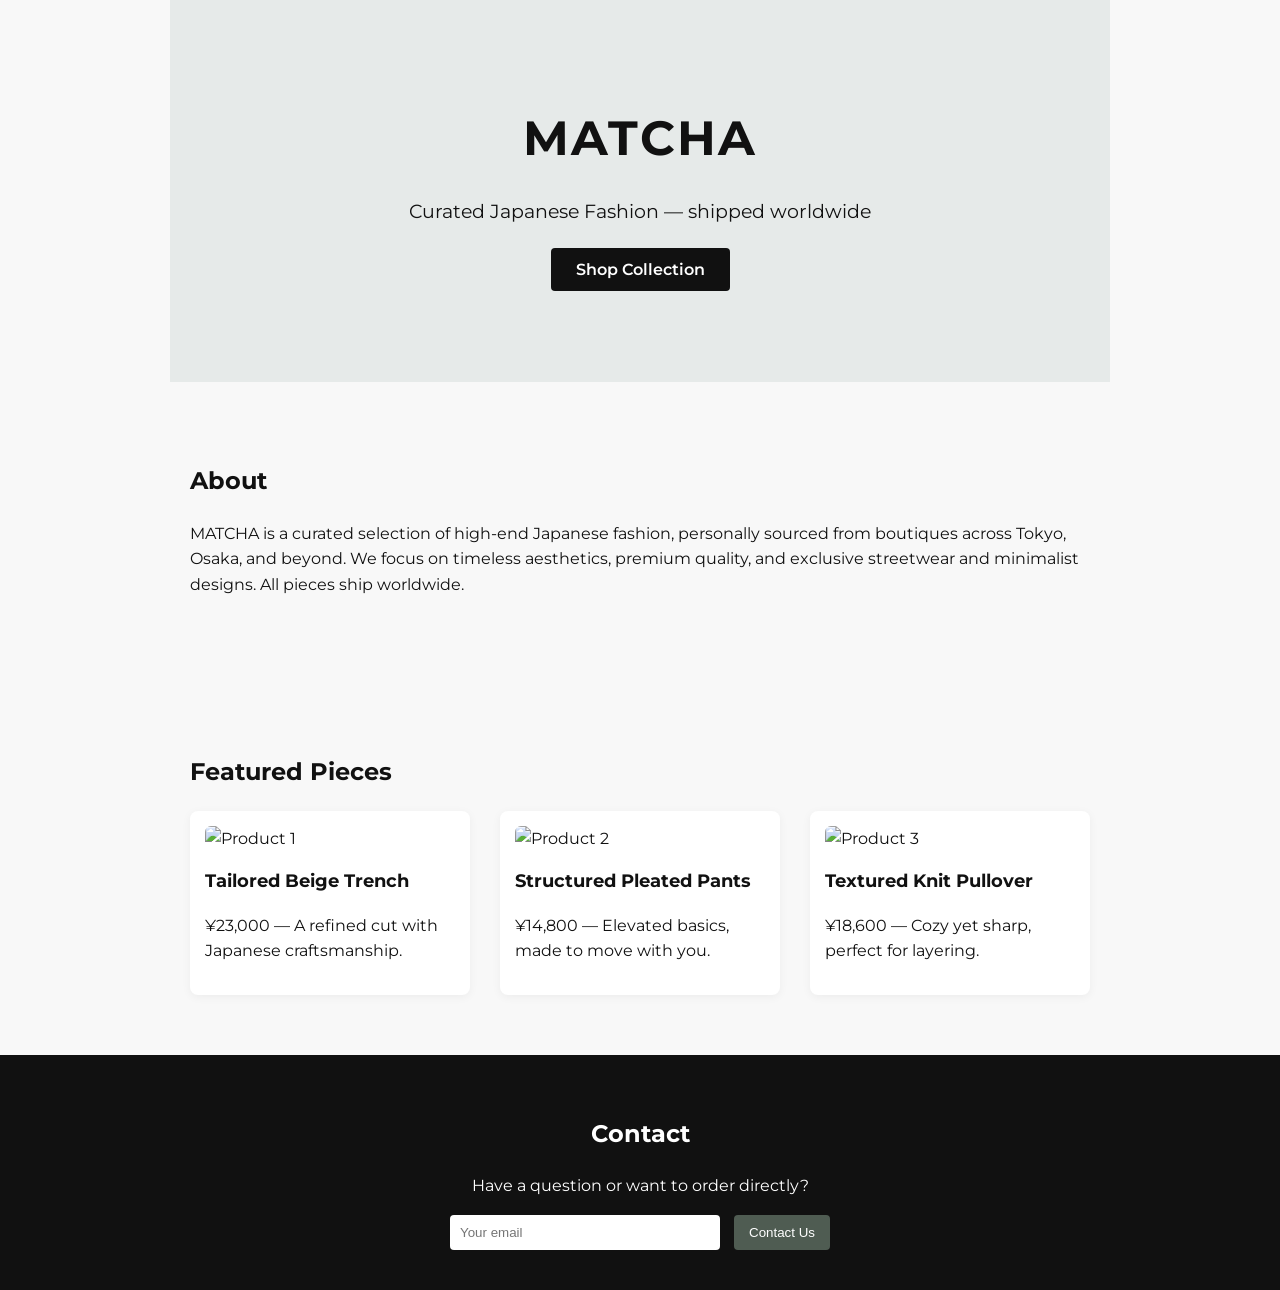
==== index.html @ 6b7d18b7 "Create index.html" ====
<!DOCTYPE html>
<html lang="en">
<head>
  <meta charset="UTF-8" />
  <meta name="viewport" content="width=device-width, initial-scale=1.0" />
  <title>MATCHA — Japanese Fashion</title>
  <link href="https://fonts.googleapis.com/css2?family=Montserrat:wght@400;600&display=swap" rel="stylesheet">
  <style>
    body {
      margin: 0;
      font-family: 'Montserrat', sans-serif;
      background-color: #f8f8f8;
      color: #111;
      line-height: 1.6;
    }
    header, section {
      padding: 60px 20px;
      max-width: 900px;
      margin: auto;
    }
    .hero {
      background: #e6eae9;
      text-align: center;
      padding: 100px 20px;
    }
    .hero h1 {
      font-size: 3em;
      margin: 0 0 10px;
      letter-spacing: 2px;
    }
    .hero p {
      font-size: 1.2em;
      margin-bottom: 30px;
    }
    .button {
      background: #111;
      color: white;
      padding: 12px 25px;
      text-decoration: none;
      font-weight: 600;
      border-radius: 4px;
    }
    .products {
      display: grid;
      grid-template-columns: repeat(auto-fit, minmax(250px, 1fr));
      gap: 30px;
    }
    .product {
      background: white;
      padding: 15px;
      border-radius: 8px;
      box-shadow: 0 2px 10px rgba(0,0,0,0.05);
    }
    .product img {
      width: 100%;
      border-radius: 6px;
    }
    .product h3 {
      margin-top: 15px;
      font-size: 1.1em;
    }
    footer {
      background: #111;
      color: white;
      padding: 40px 20px;
      text-align: center;
    }
    input[type="email"] {
      padding: 10px;
      border: none;
      border-radius: 4px;
      width: 250px;
    }
    button {
      padding: 10px 15px;
      background: #4f5c52;
      color: white;
      border: none;
      border-radius: 4px;
      margin-left: 10px;
    }
  </style>
</head>
<body>
  <header class="hero">
    <h1>MATCHA</h1>
    <p>Curated Japanese Fashion — shipped worldwide</p>
    <a class="button" href="#products">Shop Collection</a>
  </header>

  <section id="about">
    <h2>About</h2>
    <p>MATCHA is a curated selection of high-end Japanese fashion, personally sourced from boutiques across Tokyo, Osaka, and beyond. We focus on timeless aesthetics, premium quality, and exclusive streetwear and minimalist designs. All pieces ship worldwide.</p>
  </section>

  <section id="products">
    <h2>Featured Pieces</h2>
    <div class="products">
      <div class="product">
        <img src="https://cdn.shopify.com/s/files/1/0576/7663/4113/products/3_e0fd2c20-e7a8-4372-bada-8de2f1793969_600x.jpg?v=1689022635" alt="Product 1">
        <h3>Tailored Beige Trench</h3>
        <p>¥23,000 — A refined cut with Japanese craftsmanship.</p>
      </div>
      <div class="product">
        <img src="https://cdn.shopify.com/s/files/1/0594/7405/2316/products/menswear-structured-pleated-pants-japan.jpg?v=1664119030" alt="Product 2">
        <h3>Structured Pleated Pants</h3>
        <p>¥14,800 — Elevated basics, made to move with you.</p>
      </div>
      <div class="product">
        <img src="https://cdn.shopify.com/s/files/1/0057/8938/4802/products/aw23-visvim-stussy-knitwear.jpg?v=1703182155" alt="Product 3">
        <h3>Textured Knit Pullover</h3>
        <p>¥18,600 — Cozy yet sharp, perfect for layering.</p>
      </div>
    </div>
  </section>

  <footer>
    <h2>Contact</h2>
    <p>Have a question or want to order directly?</p>
    <form action="mailto:your@email.com" method="post" enctype="text/plain">
      <input type="email" name="email" placeholder="Your email">
      <button type="submit">Contact Us</button>
    </form>
  </footer>
</body>
</html>
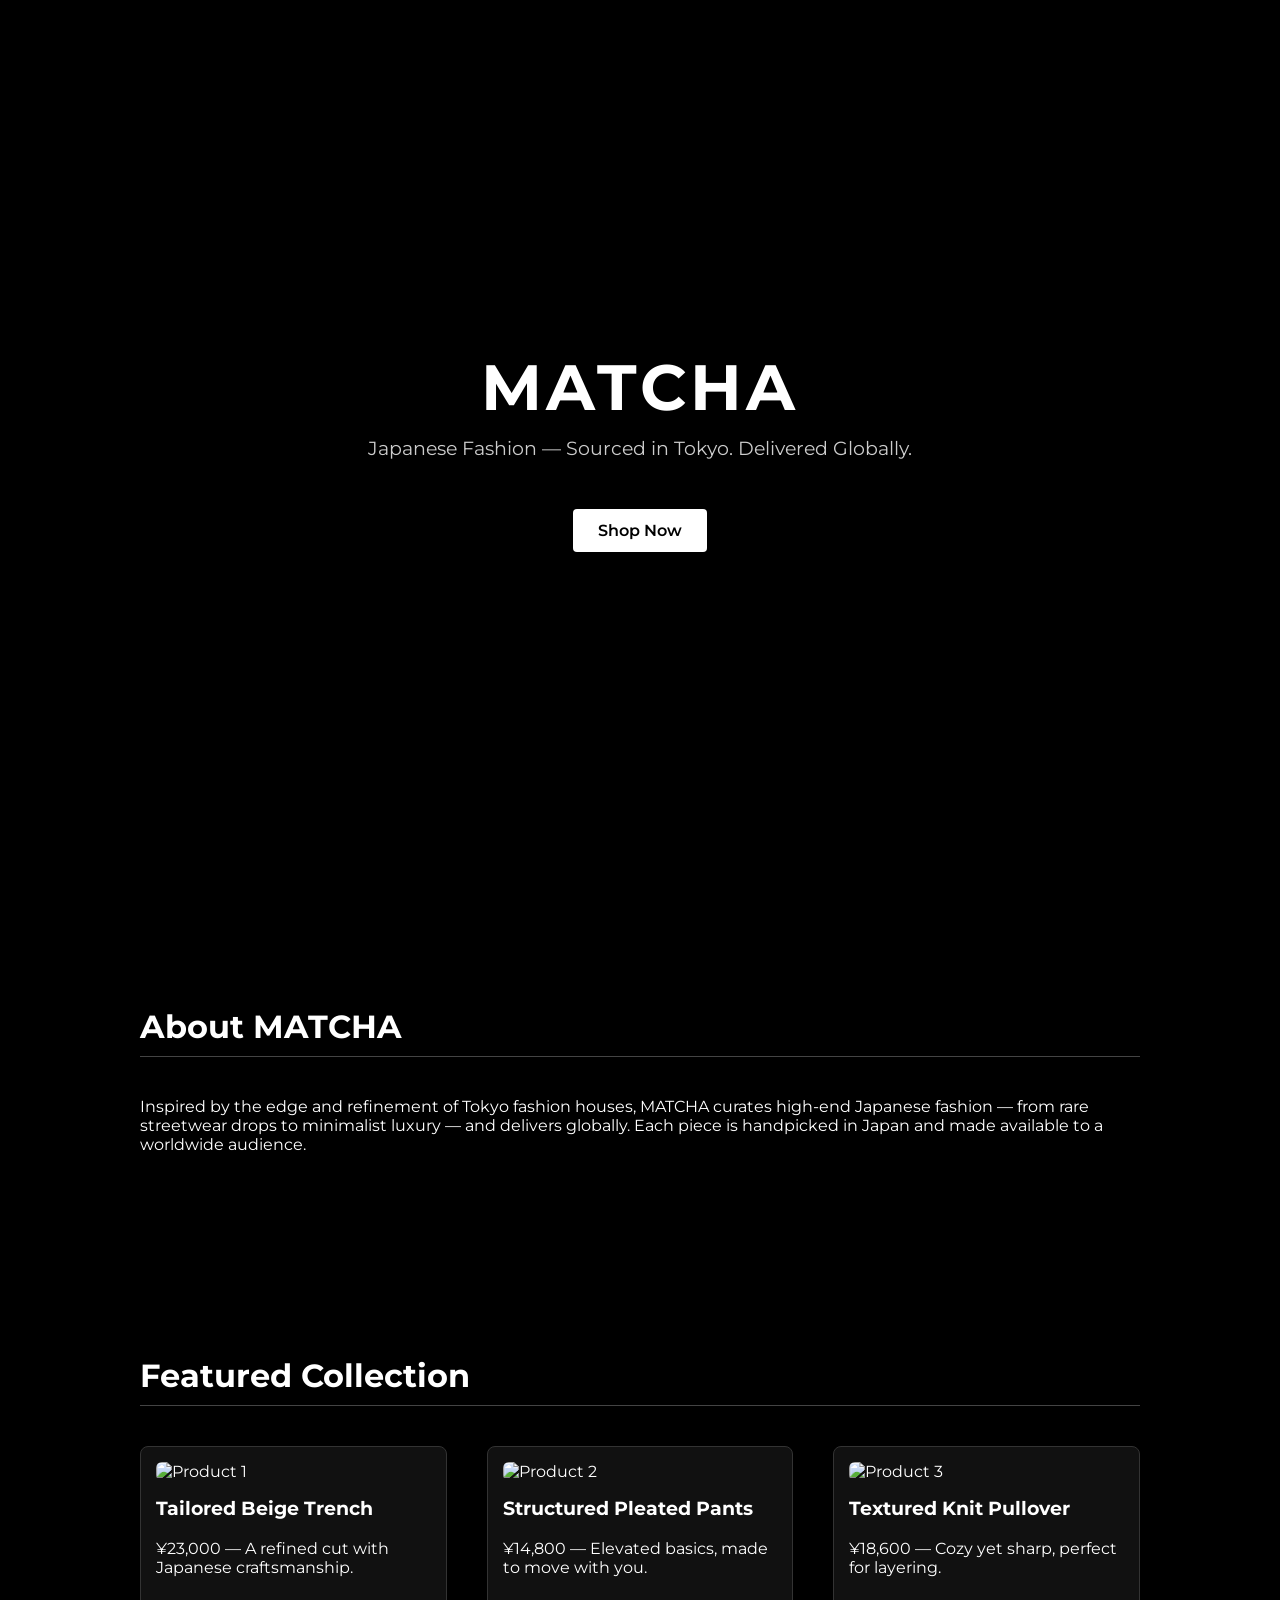
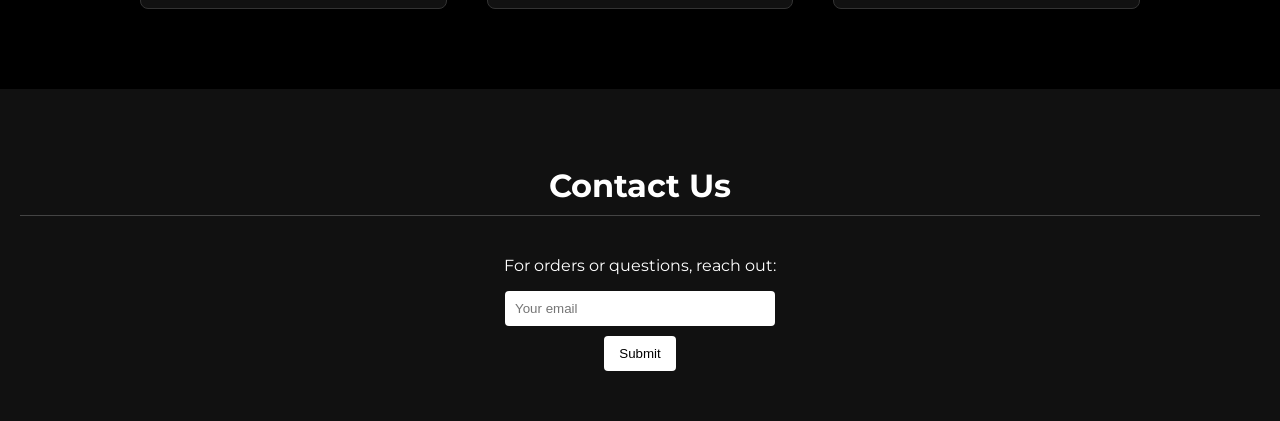
==== commit b4b37967: "Update index.html" ====
--- a/index.html
+++ b/index.html
@@ -9,92 +9,102 @@
     body {
       margin: 0;
       font-family: 'Montserrat', sans-serif;
-      background-color: #f8f8f8;
-      color: #111;
-      line-height: 1.6;
+      background-color: #000;
+      color: #fff;
     }
-    header, section {
-      padding: 60px 20px;
-      max-width: 900px;
-      margin: auto;
+    header {
+      height: 100vh;
+      background: url('https://www.mastermindtokyo.com/wp-content/themes/mastermindtokyo/img/kv.jpg') center/cover no-repeat;
+      display: flex;
+      flex-direction: column;
+      justify-content: center;
+      align-items: center;
+      text-align: center;
     }
-    .hero {
-      background: #e6eae9;
-      text-align: center;
-      padding: 100px 20px;
+    header h1 {
+      font-size: 4em;
+      letter-spacing: 4px;
+      margin: 0;
     }
-    .hero h1 {
-      font-size: 3em;
-      margin: 0 0 10px;
-      letter-spacing: 2px;
-    }
-    .hero p {
+    header p {
+      margin-top: 10px;
       font-size: 1.2em;
-      margin-bottom: 30px;
+      color: #ccc;
     }
     .button {
-      background: #111;
-      color: white;
+      background: #fff;
+      color: #000;
       padding: 12px 25px;
       text-decoration: none;
       font-weight: 600;
       border-radius: 4px;
+      margin-top: 30px;
+    }
+    section {
+      padding: 80px 20px;
+      max-width: 1000px;
+      margin: auto;
+    }
+    h2 {
+      font-size: 2em;
+      border-bottom: 1px solid #444;
+      padding-bottom: 10px;
+      margin-bottom: 40px;
     }
     .products {
       display: grid;
-      grid-template-columns: repeat(auto-fit, minmax(250px, 1fr));
-      gap: 30px;
+      grid-template-columns: repeat(auto-fit, minmax(280px, 1fr));
+      gap: 40px;
     }
     .product {
-      background: white;
+      background: #111;
+      border: 1px solid #333;
       padding: 15px;
       border-radius: 8px;
-      box-shadow: 0 2px 10px rgba(0,0,0,0.05);
     }
     .product img {
       width: 100%;
       border-radius: 6px;
     }
     .product h3 {
+      font-size: 1.2em;
       margin-top: 15px;
-      font-size: 1.1em;
     }
     footer {
       background: #111;
-      color: white;
-      padding: 40px 20px;
       text-align: center;
+      padding: 50px 20px;
     }
     input[type="email"] {
       padding: 10px;
       border: none;
       border-radius: 4px;
       width: 250px;
+      margin-bottom: 10px;
     }
     button {
       padding: 10px 15px;
-      background: #4f5c52;
-      color: white;
+      background: #fff;
+      color: #000;
       border: none;
       border-radius: 4px;
-      margin-left: 10px;
     }
   </style>
 </head>
 <body>
-  <header class="hero">
+  <header>
     <h1>MATCHA</h1>
-    <p>Curated Japanese Fashion — shipped worldwide</p>
-    <a class="button" href="#products">Shop Collection</a>
+    <p>Japanese Fashion — Sourced in Tokyo. Delivered Globally.</p>
+    <a class="button" href="#products">Shop Now</a>
   </header>
 
   <section id="about">
-    <h2>About</h2>
-    <p>MATCHA is a curated selection of high-end Japanese fashion, personally sourced from boutiques across Tokyo, Osaka, and beyond. We focus on timeless aesthetics, premium quality, and exclusive streetwear and minimalist designs. All pieces ship worldwide.</p>
+    <h2>About MATCHA</h2>
+    <p>Inspired by the edge and refinement of Tokyo fashion houses, MATCHA curates high-end Japanese fashion — from rare streetwear drops to minimalist luxury — and delivers globally. Each piece is handpicked in Japan and made available to a worldwide audience.</p>
   </section>
 
   <section id="products">
-    <h2>Featured Pieces</h2>
+    <h2>Featured Collection</h2>
     <div class="products">
       <div class="product">
         <img src="https://cdn.shopify.com/s/files/1/0576/7663/4113/products/3_e0fd2c20-e7a8-4372-bada-8de2f1793969_600x.jpg?v=1689022635" alt="Product 1">
@@ -115,11 +125,12 @@
   </section>
 
   <footer>
-    <h2>Contact</h2>
-    <p>Have a question or want to order directly?</p>
+    <h2>Contact Us</h2>
+    <p>For orders or questions, reach out:</p>
     <form action="mailto:your@email.com" method="post" enctype="text/plain">
       <input type="email" name="email" placeholder="Your email">
-      <button type="submit">Contact Us</button>
+      <br>
+      <button type="submit">Submit</button>
     </form>
   </footer>
 </body>
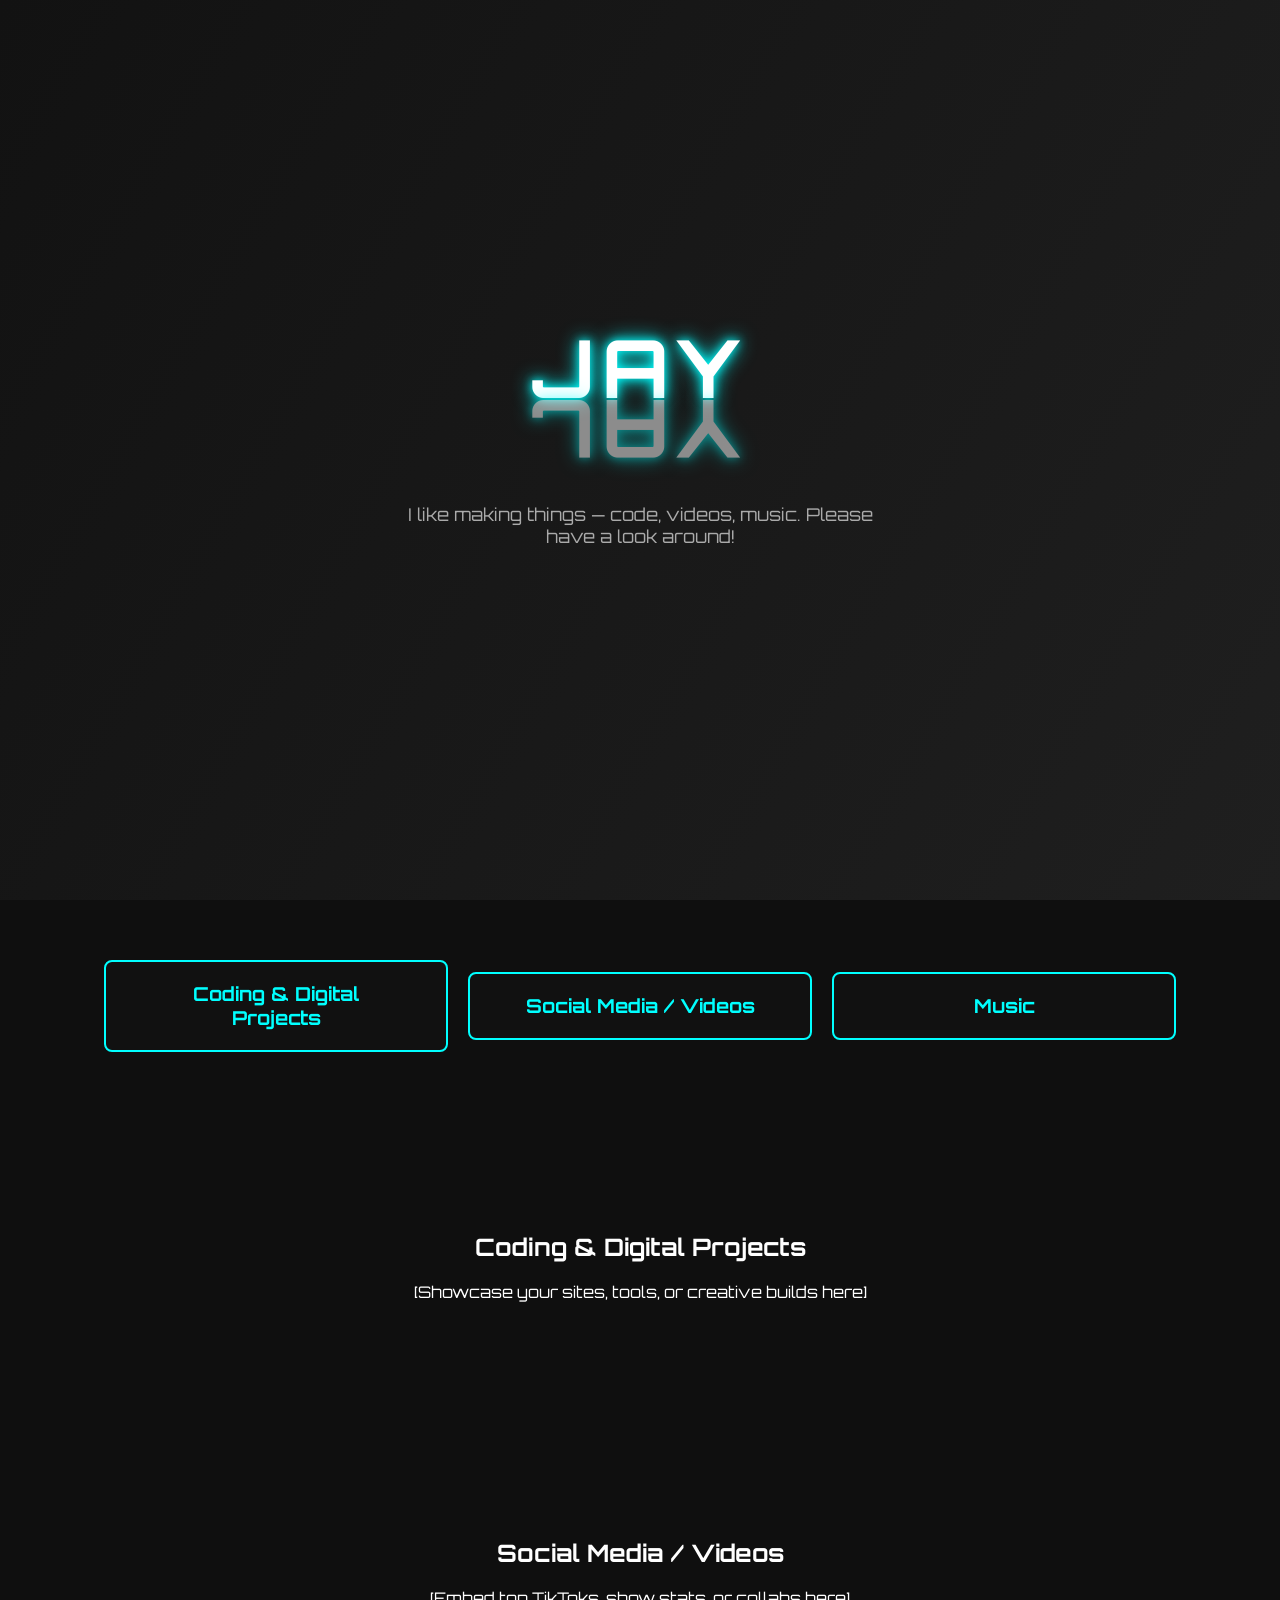
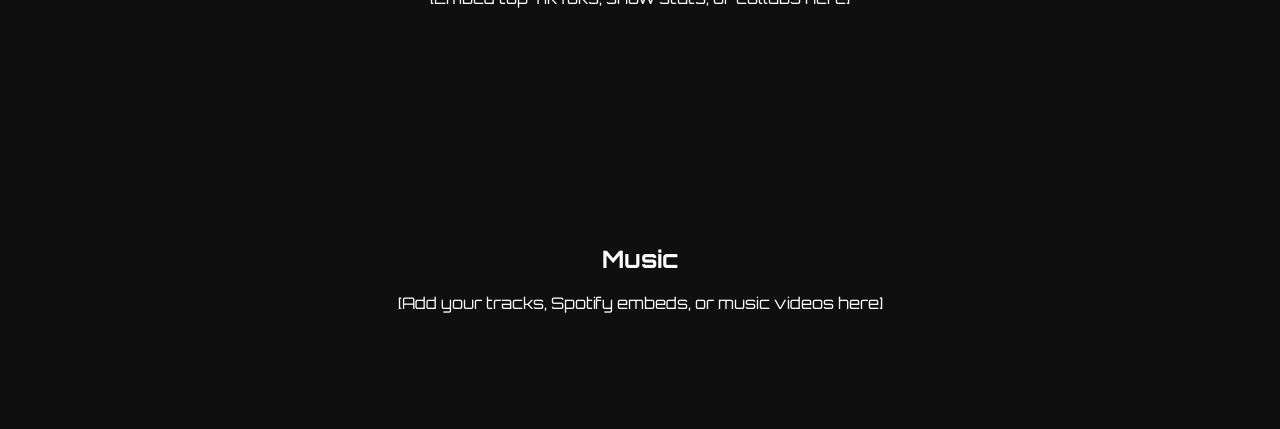
==== commit eab732bc: "Update index.html" ====
--- a/index.html
+++ b/index.html
@@ -3,135 +3,113 @@
 <head>
   <meta charset="UTF-8" />
   <meta name="viewport" content="width=device-width, initial-scale=1.0" />
-  <title>MATCHA — Japanese Fashion</title>
-  <link href="https://fonts.googleapis.com/css2?family=Montserrat:wght@400;600&display=swap" rel="stylesheet">
+  <title>Jay (Jiyay) — Portfolio</title>
+  <link href="https://fonts.googleapis.com/css2?family=Orbitron:wght@400;700&display=swap" rel="stylesheet">
   <style>
     body {
       margin: 0;
-      font-family: 'Montserrat', sans-serif;
-      background-color: #000;
+      font-family: 'Orbitron', sans-serif;
+      background: #0f0f0f;
       color: #fff;
+      overflow-x: hidden;
     }
     header {
       height: 100vh;
-      background: url('https://www.mastermindtokyo.com/wp-content/themes/mastermindtokyo/img/kv.jpg') center/cover no-repeat;
       display: flex;
       flex-direction: column;
       justify-content: center;
       align-items: center;
       text-align: center;
+      background: linear-gradient(120deg, #121212, #1f1f1f);
+      position: relative;
     }
-    header h1 {
-      font-size: 4em;
-      letter-spacing: 4px;
-      margin: 0;
+    .name-stack {
+      font-size: 5em;
+      font-weight: 700;
+      line-height: 0.8;
+      letter-spacing: 8px;
+    }
+    .name-stack .top {
+      transform: scaleY(1);
+    }
+    .name-stack .bottom {
+      transform: scaleY(-1);
+      opacity: 0.5;
+    }
+    .glow {
+      text-shadow: 0 0 10px #0ff, 0 0 20px #0ff;
+      animation: pulse 2s infinite ease-in-out;
+    }
+    @keyframes pulse {
+      0%, 100% { text-shadow: 0 0 10px #0ff, 0 0 20px #0ff; }
+      50% { text-shadow: 0 0 15px #0ff, 0 0 30px #0ff; }
     }
     header p {
-      margin-top: 10px;
+      font-size: 1.1em;
+      color: #aaa;
+      margin-top: 40px;
+      max-width: 500px;
+    }
+    .section-select {
+      display: flex;
+      flex-direction: column;
+      align-items: center;
+      gap: 20px;
+      margin: 60px 20px;
+    }
+    .section-link {
+      text-decoration: none;
+      background: #111;
+      color: #0ff;
+      padding: 20px 40px;
+      border-radius: 8px;
       font-size: 1.2em;
-      color: #ccc;
+      font-weight: bold;
+      width: 260px;
+      text-align: center;
+      border: 2px solid #0ff;
+      transition: background 0.3s, color 0.3s;
     }
-    .button {
-      background: #fff;
+    .section-link:hover {
+      background: #0ff;
       color: #000;
-      padding: 12px 25px;
-      text-decoration: none;
-      font-weight: 600;
-      border-radius: 4px;
-      margin-top: 30px;
     }
-    section {
-      padding: 80px 20px;
-      max-width: 1000px;
-      margin: auto;
-    }
-    h2 {
-      font-size: 2em;
-      border-bottom: 1px solid #444;
-      padding-bottom: 10px;
-      margin-bottom: 40px;
-    }
-    .products {
-      display: grid;
-      grid-template-columns: repeat(auto-fit, minmax(280px, 1fr));
-      gap: 40px;
-    }
-    .product {
-      background: #111;
-      border: 1px solid #333;
-      padding: 15px;
-      border-radius: 8px;
-    }
-    .product img {
-      width: 100%;
-      border-radius: 6px;
-    }
-    .product h3 {
-      font-size: 1.2em;
-      margin-top: 15px;
-    }
-    footer {
-      background: #111;
-      text-align: center;
-      padding: 50px 20px;
-    }
-    input[type="email"] {
-      padding: 10px;
-      border: none;
-      border-radius: 4px;
-      width: 250px;
-      margin-bottom: 10px;
-    }
-    button {
-      padding: 10px 15px;
-      background: #fff;
-      color: #000;
-      border: none;
-      border-radius: 4px;
+    @media (min-width: 600px) {
+      .section-select {
+        flex-direction: row;
+        justify-content: center;
+      }
     }
   </style>
 </head>
 <body>
   <header>
-    <h1>MATCHA</h1>
-    <p>Japanese Fashion — Sourced in Tokyo. Delivered Globally.</p>
-    <a class="button" href="#products">Shop Now</a>
+    <div class="name-stack">
+      <div class="top glow">JAY</div>
+      <div class="bottom glow">JAY</div>
+    </div>
+    <p>I like making things — code, videos, music. Please have a look around!</p>
   </header>
 
-  <section id="about">
-    <h2>About MATCHA</h2>
-    <p>Inspired by the edge and refinement of Tokyo fashion houses, MATCHA curates high-end Japanese fashion — from rare streetwear drops to minimalist luxury — and delivers globally. Each piece is handpicked in Japan and made available to a worldwide audience.</p>
+  <section class="section-select">
+    <a class="section-link" href="#coding">Coding & Digital Projects</a>
+    <a class="section-link" href="#social">Social Media / Videos</a>
+    <a class="section-link" href="#music">Music</a>
   </section>
 
-  <section id="products">
-    <h2>Featured Collection</h2>
-    <div class="products">
-      <div class="product">
-        <img src="https://cdn.shopify.com/s/files/1/0576/7663/4113/products/3_e0fd2c20-e7a8-4372-bada-8de2f1793969_600x.jpg?v=1689022635" alt="Product 1">
-        <h3>Tailored Beige Trench</h3>
-        <p>¥23,000 — A refined cut with Japanese craftsmanship.</p>
-      </div>
-      <div class="product">
-        <img src="https://cdn.shopify.com/s/files/1/0594/7405/2316/products/menswear-structured-pleated-pants-japan.jpg?v=1664119030" alt="Product 2">
-        <h3>Structured Pleated Pants</h3>
-        <p>¥14,800 — Elevated basics, made to move with you.</p>
-      </div>
-      <div class="product">
-        <img src="https://cdn.shopify.com/s/files/1/0057/8938/4802/products/aw23-visvim-stussy-knitwear.jpg?v=1703182155" alt="Product 3">
-        <h3>Textured Knit Pullover</h3>
-        <p>¥18,600 — Cozy yet sharp, perfect for layering.</p>
-      </div>
-    </div>
+  <section id="coding" style="padding: 100px 20px; text-align: center;">
+    <h2>Coding & Digital Projects</h2>
+    <p>[Showcase your sites, tools, or creative builds here]</p>
   </section>
 
-  <footer>
-    <h2>Contact Us</h2>
-    <p>For orders or questions, reach out:</p>
-    <form action="mailto:your@email.com" method="post" enctype="text/plain">
-      <input type="email" name="email" placeholder="Your email">
-      <br>
-      <button type="submit">Submit</button>
-    </form>
-  </footer>
+  <section id="social" style="padding: 100px 20px; text-align: center;">
+    <h2>Social Media / Videos</h2>
+    <p>[Embed top TikToks, show stats, or collabs here]</p>
+  </section>
+
+  <section id="music" style="padding: 100px 20px; text-align: center;">
+    <h2>Music</h2>
+    <p>[Add your tracks, Spotify embeds, or music videos here]</p>
+  </section>
 </body>
 </html>
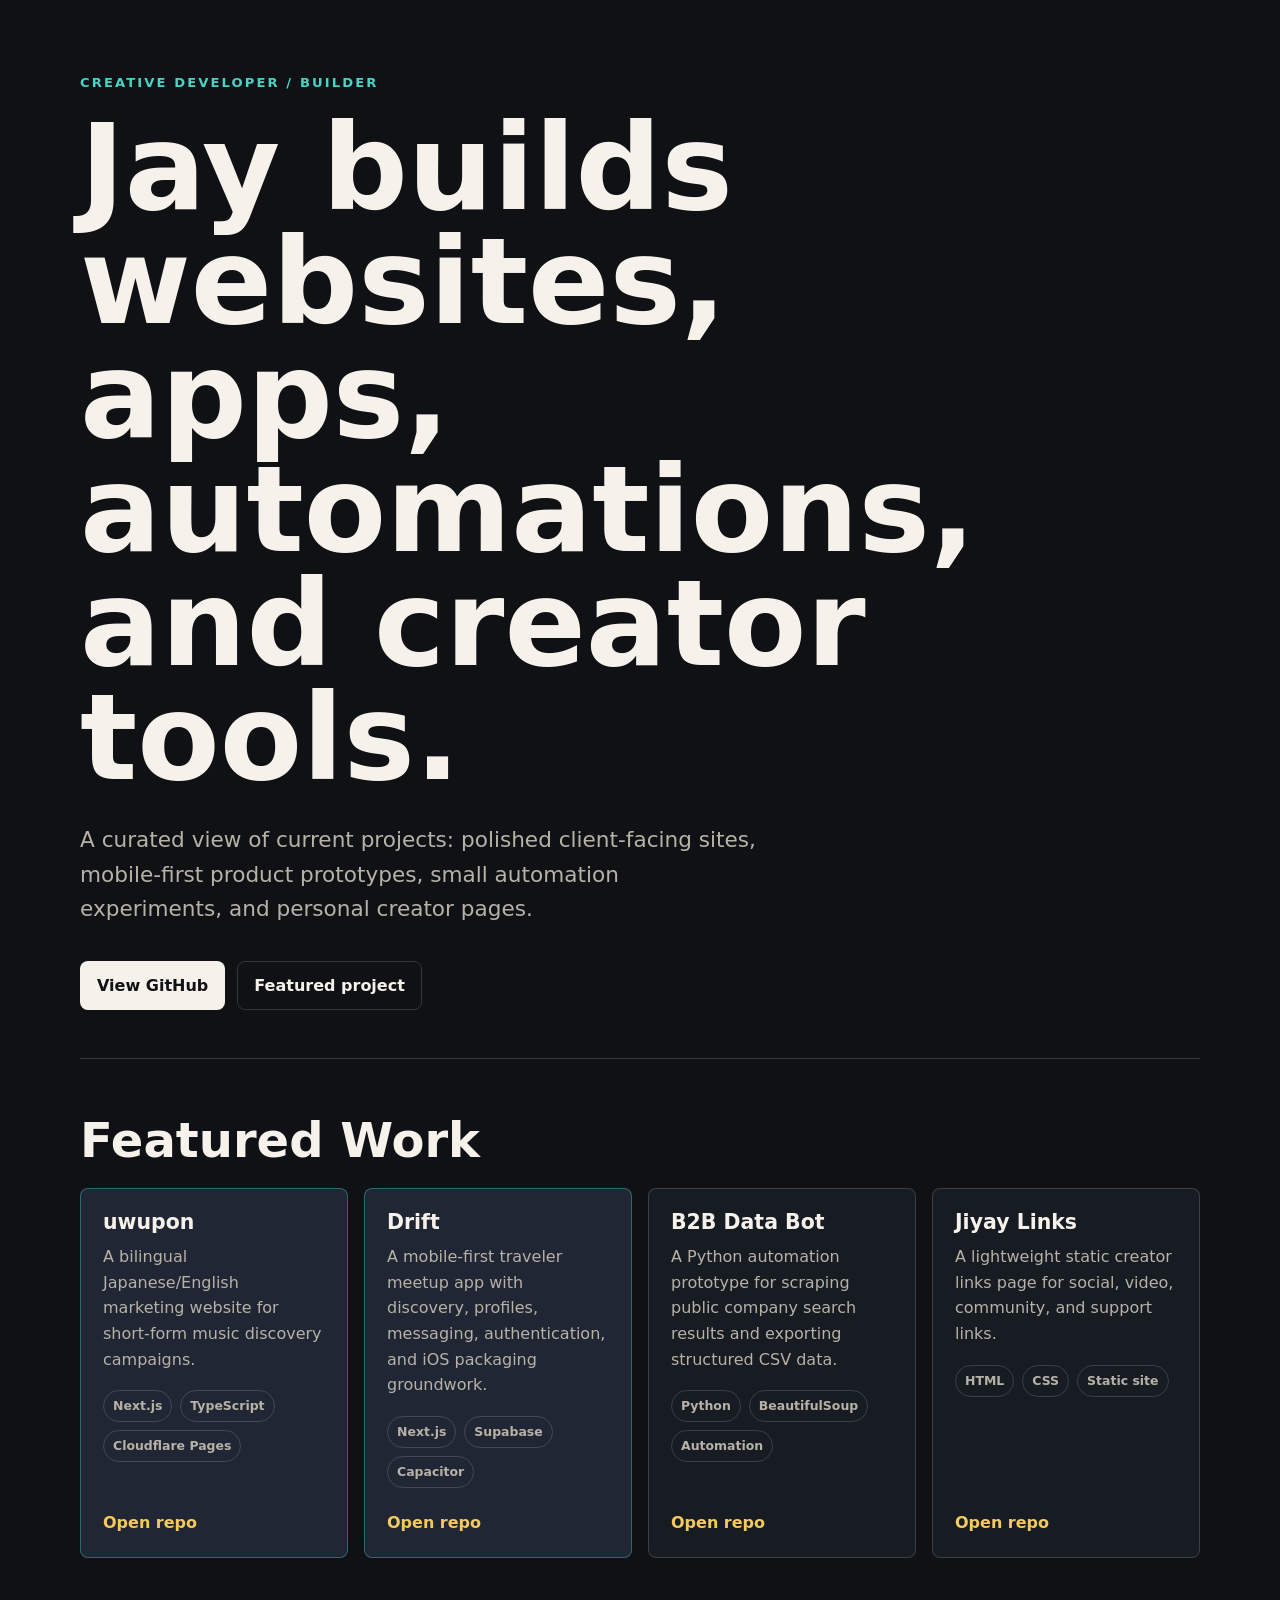
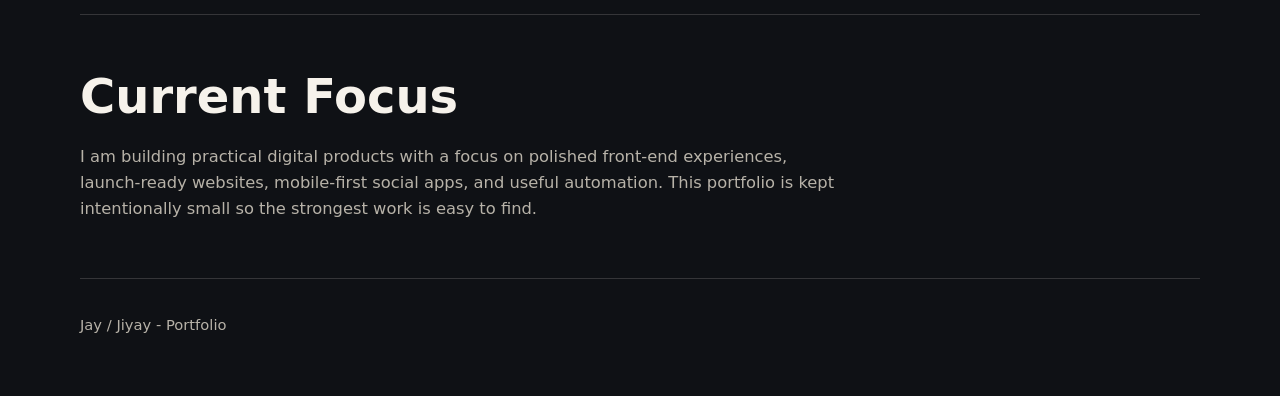
==== commit c11ebd5d: "Update portfolio homepage" ====
--- a/index.html
+++ b/index.html
@@ -3,113 +3,257 @@
 <head>
   <meta charset="UTF-8" />
   <meta name="viewport" content="width=device-width, initial-scale=1.0" />
-  <title>Jay (Jiyay) — Portfolio</title>
-  <link href="https://fonts.googleapis.com/css2?family=Orbitron:wght@400;700&display=swap" rel="stylesheet">
+  <title>Jay / Jiyay - Creative Developer Portfolio</title>
+  <meta name="description" content="Portfolio for Jay / Jiyay: websites, apps, automation prototypes, and creator projects." />
   <style>
+    :root {
+      --bg: #0f1115;
+      --panel: #171b22;
+      --panel-soft: #202633;
+      --text: #f6f2eb;
+      --muted: #b7b2a8;
+      --line: rgba(246, 242, 235, 0.16);
+      --accent: #49d3c5;
+      --accent-2: #f4c95d;
+    }
+
+    * {
+      box-sizing: border-box;
+    }
+
     body {
       margin: 0;
-      font-family: 'Orbitron', sans-serif;
-      background: #0f0f0f;
-      color: #fff;
-      overflow-x: hidden;
-    }
+      font-family: Inter, ui-sans-serif, system-ui, -apple-system, BlinkMacSystemFont, "Segoe UI", sans-serif;
+      background: var(--bg);
+      color: var(--text);
+      line-height: 1.6;
+    }
+
+    a {
+      color: inherit;
+    }
+
+    header,
+    section,
+    footer {
+      width: min(1120px, calc(100% - 40px));
+      margin: 0 auto;
+    }
+
     header {
-      height: 100vh;
+      min-height: 74vh;
+      display: grid;
+      align-content: center;
+      padding: 72px 0 48px;
+      border-bottom: 1px solid var(--line);
+    }
+
+    .eyebrow {
+      margin: 0 0 18px;
+      color: var(--accent);
+      font-size: 0.82rem;
+      font-weight: 800;
+      letter-spacing: 0.16em;
+      text-transform: uppercase;
+    }
+
+    h1 {
+      max-width: 850px;
+      margin: 0;
+      font-size: clamp(3.2rem, 10vw, 7.5rem);
+      line-height: 0.95;
+      letter-spacing: 0;
+    }
+
+    .intro {
+      max-width: 680px;
+      margin: 28px 0 0;
+      color: var(--muted);
+      font-size: clamp(1.05rem, 2.3vw, 1.35rem);
+    }
+
+    .actions {
+      display: flex;
+      flex-wrap: wrap;
+      gap: 12px;
+      margin-top: 34px;
+    }
+
+    .button {
+      display: inline-flex;
+      align-items: center;
+      min-height: 46px;
+      padding: 11px 16px;
+      border: 1px solid var(--line);
+      border-radius: 8px;
+      text-decoration: none;
+      font-weight: 800;
+      background: var(--text);
+      color: var(--bg);
+    }
+
+    .button.secondary {
+      background: transparent;
+      color: var(--text);
+    }
+
+    section {
+      padding: 56px 0;
+      border-bottom: 1px solid var(--line);
+    }
+
+    h2 {
+      margin: 0 0 22px;
+      font-size: clamp(1.8rem, 4vw, 3rem);
+      line-height: 1.05;
+      letter-spacing: 0;
+    }
+
+    .grid {
+      display: grid;
+      grid-template-columns: repeat(auto-fit, minmax(260px, 1fr));
+      gap: 16px;
+    }
+
+    .card {
+      min-height: 260px;
       display: flex;
       flex-direction: column;
-      justify-content: center;
-      align-items: center;
-      text-align: center;
-      background: linear-gradient(120deg, #121212, #1f1f1f);
-      position: relative;
-    }
-    .name-stack {
-      font-size: 5em;
+      justify-content: space-between;
+      gap: 22px;
+      padding: 22px;
+      border: 1px solid var(--line);
+      border-radius: 8px;
+      background: var(--panel);
+    }
+
+    .card.featured {
+      background: var(--panel-soft);
+      border-color: rgba(73, 211, 197, 0.38);
+    }
+
+    .card h3 {
+      margin: 0 0 10px;
+      font-size: 1.28rem;
+      line-height: 1.15;
+    }
+
+    .card p {
+      margin: 0;
+      color: var(--muted);
+    }
+
+    .meta {
+      display: flex;
+      flex-wrap: wrap;
+      gap: 8px;
+      margin-top: 18px;
+    }
+
+    .tag {
+      border: 1px solid var(--line);
+      border-radius: 999px;
+      padding: 5px 9px;
+      color: var(--muted);
+      font-size: 0.78rem;
       font-weight: 700;
-      line-height: 0.8;
-      letter-spacing: 8px;
-    }
-    .name-stack .top {
-      transform: scaleY(1);
-    }
-    .name-stack .bottom {
-      transform: scaleY(-1);
-      opacity: 0.5;
-    }
-    .glow {
-      text-shadow: 0 0 10px #0ff, 0 0 20px #0ff;
-      animation: pulse 2s infinite ease-in-out;
-    }
-    @keyframes pulse {
-      0%, 100% { text-shadow: 0 0 10px #0ff, 0 0 20px #0ff; }
-      50% { text-shadow: 0 0 15px #0ff, 0 0 30px #0ff; }
-    }
-    header p {
-      font-size: 1.1em;
-      color: #aaa;
-      margin-top: 40px;
-      max-width: 500px;
-    }
-    .section-select {
-      display: flex;
-      flex-direction: column;
-      align-items: center;
-      gap: 20px;
-      margin: 60px 20px;
-    }
-    .section-link {
+    }
+
+    .card a {
       text-decoration: none;
-      background: #111;
-      color: #0ff;
-      padding: 20px 40px;
-      border-radius: 8px;
-      font-size: 1.2em;
-      font-weight: bold;
-      width: 260px;
-      text-align: center;
-      border: 2px solid #0ff;
-      transition: background 0.3s, color 0.3s;
-    }
-    .section-link:hover {
-      background: #0ff;
-      color: #000;
-    }
-    @media (min-width: 600px) {
-      .section-select {
-        flex-direction: row;
-        justify-content: center;
-      }
+      color: var(--accent-2);
+      font-weight: 800;
+    }
+
+    .note {
+      max-width: 760px;
+      margin: 0;
+      color: var(--muted);
+      font-size: 1.02rem;
+    }
+
+    footer {
+      padding: 34px 0 60px;
+      color: var(--muted);
+      font-size: 0.92rem;
     }
   </style>
 </head>
 <body>
   <header>
-    <div class="name-stack">
-      <div class="top glow">JAY</div>
-      <div class="bottom glow">JAY</div>
+    <p class="eyebrow">Creative developer / builder</p>
+    <h1>Jay builds websites, apps, automations, and creator tools.</h1>
+    <p class="intro">A curated view of current projects: polished client-facing sites, mobile-first product prototypes, small automation experiments, and personal creator pages.</p>
+    <div class="actions">
+      <a class="button" href="https://github.com/sabochico">View GitHub</a>
+      <a class="button secondary" href="https://github.com/sabochico/uwupon">Featured project</a>
     </div>
-    <p>I like making things — code, videos, music. Please have a look around!</p>
   </header>
 
-  <section class="section-select">
-    <a class="section-link" href="#coding">Coding & Digital Projects</a>
-    <a class="section-link" href="#social">Social Media / Videos</a>
-    <a class="section-link" href="#music">Music</a>
+  <section id="projects">
+    <h2>Featured Work</h2>
+    <div class="grid">
+      <article class="card featured">
+        <div>
+          <h3>uwupon</h3>
+          <p>A bilingual Japanese/English marketing website for short-form music discovery campaigns.</p>
+          <div class="meta">
+            <span class="tag">Next.js</span>
+            <span class="tag">TypeScript</span>
+            <span class="tag">Cloudflare Pages</span>
+          </div>
+        </div>
+        <a href="https://github.com/sabochico/uwupon">Open repo</a>
+      </article>
+
+      <article class="card featured">
+        <div>
+          <h3>Drift</h3>
+          <p>A mobile-first traveler meetup app with discovery, profiles, messaging, authentication, and iOS packaging groundwork.</p>
+          <div class="meta">
+            <span class="tag">Next.js</span>
+            <span class="tag">Supabase</span>
+            <span class="tag">Capacitor</span>
+          </div>
+        </div>
+        <a href="https://github.com/sabochico/v0-traveler-meetup-app">Open repo</a>
+      </article>
+
+      <article class="card">
+        <div>
+          <h3>B2B Data Bot</h3>
+          <p>A Python automation prototype for scraping public company search results and exporting structured CSV data.</p>
+          <div class="meta">
+            <span class="tag">Python</span>
+            <span class="tag">BeautifulSoup</span>
+            <span class="tag">Automation</span>
+          </div>
+        </div>
+        <a href="https://github.com/sabochico/b2b-data-bot">Open repo</a>
+      </article>
+
+      <article class="card">
+        <div>
+          <h3>Jiyay Links</h3>
+          <p>A lightweight static creator links page for social, video, community, and support links.</p>
+          <div class="meta">
+            <span class="tag">HTML</span>
+            <span class="tag">CSS</span>
+            <span class="tag">Static site</span>
+          </div>
+        </div>
+        <a href="https://github.com/sabochico/linktree">Open repo</a>
+      </article>
+    </div>
   </section>
 
-  <section id="coding" style="padding: 100px 20px; text-align: center;">
-    <h2>Coding & Digital Projects</h2>
-    <p>[Showcase your sites, tools, or creative builds here]</p>
+  <section id="focus">
+    <h2>Current Focus</h2>
+    <p class="note">I am building practical digital products with a focus on polished front-end experiences, launch-ready websites, mobile-first social apps, and useful automation. This portfolio is kept intentionally small so the strongest work is easy to find.</p>
   </section>
 
-  <section id="social" style="padding: 100px 20px; text-align: center;">
-    <h2>Social Media / Videos</h2>
-    <p>[Embed top TikToks, show stats, or collabs here]</p>
-  </section>
-
-  <section id="music" style="padding: 100px 20px; text-align: center;">
-    <h2>Music</h2>
-    <p>[Add your tracks, Spotify embeds, or music videos here]</p>
-  </section>
+  <footer>
+    <span>Jay / Jiyay - Portfolio</span>
+  </footer>
 </body>
 </html>
